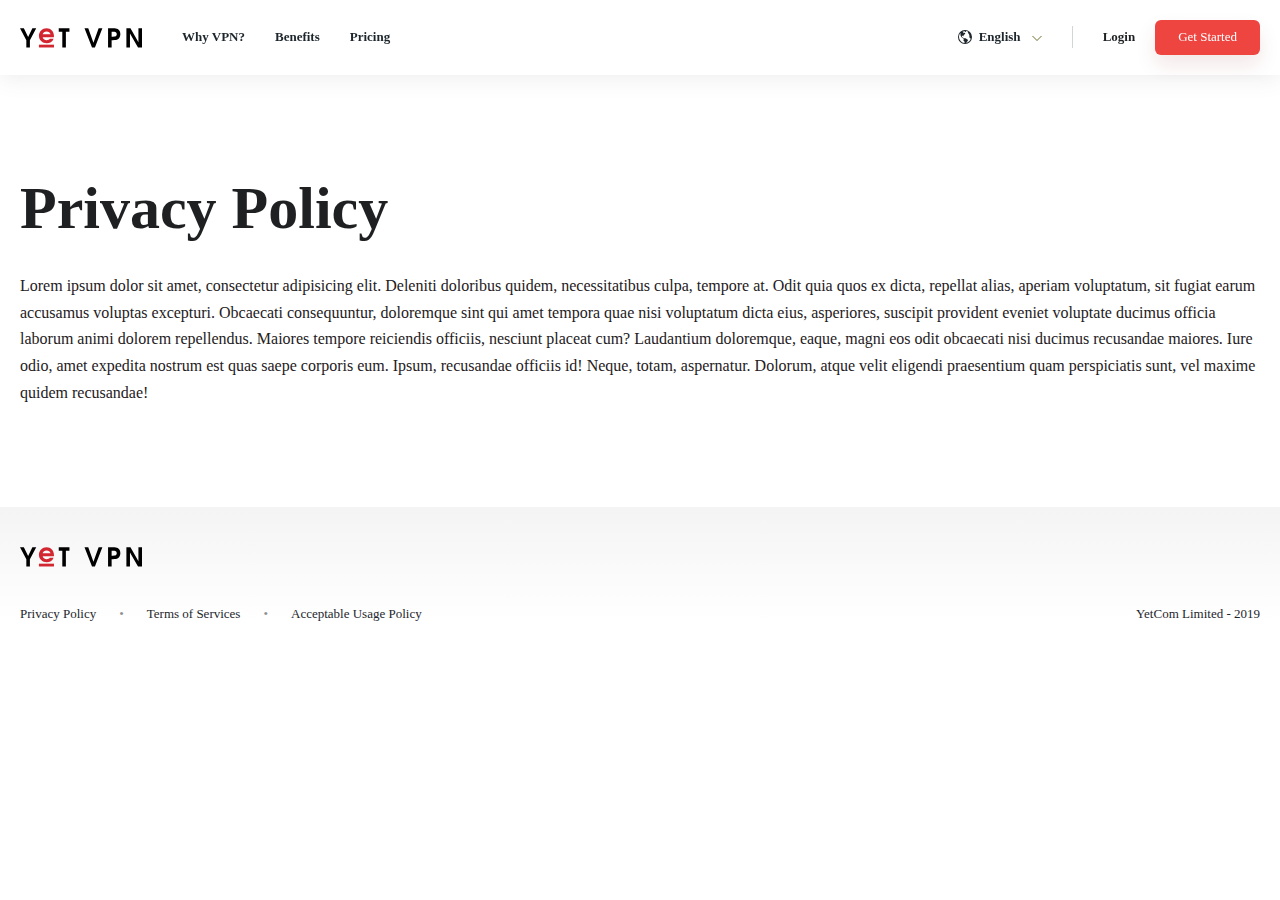
==== Privacy_Policy.html @ 5f0084c9 "first upload" ====
<!DOCTYPE html>
<html lang="ru">

<head>

	<meta charset="utf-8">
	<!-- <base href="/"> -->

	<title>YetVPN</title>
	<meta name="description" content="">

	<meta http-equiv="X-UA-Compatible" content="IE=edge">
	<meta name="viewport" content="width=device-width, initial-scale=1, maximum-scale=1">
	
	<!-- Template Basic Images Start -->
	<meta property="og:image" content="path/to/image.jpg">
	<link rel="icon" href="img/favicon/favicon.ico">
	<link rel="apple-touch-icon" sizes="180x180" href="img/favicon/apple-touch-icon-180x180.png">
	<!-- Template Basic Images End -->
	
	<!-- Custom Browsers Color Start -->
	<meta name="theme-color" content="#000">
	<!-- Custom Browsers Color End -->

	<link rel="stylesheet" href="css/main.min.css">
	<script src="https://ajax.googleapis.com/ajax/libs/jquery/3.4.1/jquery.min.js"></script>
</head>

<body>

	<header>
		<div class="container">
			<div class="d-flex j-space-between header">
				<div class="header_left d-flex">
					<a href="/" class="header_logo_wrap">	
						<div class="logo">
							<img src="img/main_logo.svg" alt=""> 
						</div>
					</a>
					<ul class="menu d-flex">
						<li><a href="#">Why VPN?</a></li>
						<li><a href="#">Benefits</a></li>
						<li><a href="#">Pricing</a></li>
					</ul>
				</div>
				<div class="header_right d-flex">
					<img src="img/language.svg" alt="planet">
					<div class="select-wrapper">
						<div class="select-arrow-3"></div>
	    				<div class="select-arrow-3"></div>
						<select name="language" id="">
							<option value="english">English</option>
							<option value="russian">Russian</option>
						</select>
					</div>
					<div class="vertical-line"></div>
					<div class="header__buttons d-flex">
						<a href="#" class="login">Login</a>
						<button class="main_button" style="font-size: 13px">Get Started</button>
					</div>
					<div class="burger_icon mob">
						<span></span>
						<span></span>
						<span></span>
					</div>
				</div>
			</div>
		</div>
		<div class="burger_menu">
			<ul class="mob-menu">
				<li><a href="#">Why VPN?</a></li>
				<li><a href="#">Benefits</a></li>
				<li><a href="#">Pricing</a></li>
			</ul>
		</div>
	</header>

	<div class="content_block">
		<div class="container">
			<h1>Privacy Policy</h1>
			<p>Lorem ipsum dolor sit amet, consectetur adipisicing elit. Deleniti doloribus quidem, necessitatibus culpa, tempore at. Odit quia quos ex dicta, repellat alias, aperiam voluptatum, sit fugiat earum accusamus voluptas excepturi. Obcaecati consequuntur, doloremque sint qui amet tempora quae nisi voluptatum dicta eius, asperiores, suscipit provident eveniet voluptate ducimus officia laborum animi dolorem repellendus. Maiores tempore reiciendis officiis, nesciunt placeat cum? Laudantium doloremque, eaque, magni eos odit obcaecati nisi ducimus recusandae maiores. Iure odio, amet expedita nostrum est quas saepe corporis eum. Ipsum, recusandae officiis id! Neque, totam, aspernatur. Dolorum, atque velit eligendi praesentium quam perspiciatis sunt, vel maxime quidem recusandae!</p>
		</div>
	</div>
	  
	<footer>
		<div class="container">
			<div class="logo_wrap desktop">
				<a href="/" >	
					<img src="img/main_logo.svg" alt="">
				</a>
			</div>
			<div class="footer_description">
				<div class="footer_left">
					<ul>
						<li>
							<a href="Privacy_Policy.html">
								Privacy Policy
							</a>
						</li>
						<li>
							<div class="separator">•</div>
							<a href="Terms_of_Services.html">
								Terms of Services
							</a>
						</li>
						<li>
							<div class="separator">•</div>
							<a href="#">
								Acceptable Usage Policy
							</a>
						</li>
					</ul>
				</div>	
				<div class="footer_right">
					<div class="logo_wrap mob">
						<a href="/" >	
							<img src="img/main_logo.svg" alt="">
						</a>
					</div>
					<p>YetCom Limited - 2019</p>
				</div>	
			</div>
		</div>
	</footer> 

<script src="js/scripts.min.js"></script>

</body>
</html>
---- css/main.min.css ----
@import url(https://rsms.me/inter/inter.css);@font-face{font-family:roboto-example;font-weight:400;font-style:normal;src:url(../fonts/RobotoRegular/RobotoRegular.eot);src:url(../fonts/RobotoRegular/RobotoRegular.eot?#iefix) format("embedded-opentype"),url(../fonts/RobotoRegular/RobotoRegular.woff) format("woff"),url(../fonts/RobotoRegular/RobotoRegular.ttf) format("truetype")}@font-face{font-family:roboto-example;font-weight:700;font-style:normal;src:url(../fonts/RobotoBold/RobotoBold.eot);src:url(../fonts/RobotoBold/RobotoBold.eot?#iefix) format("embedded-opentype"),url(../fonts/RobotoBold/RobotoBold.woff) format("woff"),url(../fonts/RobotoBold/RobotoBold.ttf) format("truetype")}*,::after,::before{-webkit-box-sizing:border-box;box-sizing:border-box}html{font-family:sans-serif;line-height:1.15;-webkit-text-size-adjust:100%;-ms-text-size-adjust:100%;-ms-overflow-style:scrollbar;-webkit-tap-highlight-color:transparent}@-ms-viewport{width:device-width}article,aside,dialog,figcaption,figure,footer,header,hgroup,main,nav,section{display:block}body{margin:0;font-family:-apple-system,BlinkMacSystemFont,"Segoe UI",Roboto,"Helvetica Neue",Arial,sans-serif,"Apple Color Emoji","Segoe UI Emoji","Segoe UI Symbol";font-size:1rem;font-weight:400;line-height:1.5;color:#212529;text-align:left;background-color:#fff}[tabindex="-1"]:focus{outline:0!important}hr{-webkit-box-sizing:content-box;box-sizing:content-box;height:0;overflow:visible}h1,h2,h3,h4,h5,h6{margin-top:0;margin-bottom:.5rem}p{margin-top:0;margin-bottom:1rem}abbr[data-original-title],abbr[title]{text-decoration:underline;-webkit-text-decoration:underline dotted;text-decoration:underline dotted;cursor:help;border-bottom:0}address{margin-bottom:1rem;font-style:normal;line-height:inherit}dl,ol,ul{margin-top:0;margin-bottom:1rem}ol ol,ol ul,ul ol,ul ul{margin-bottom:0}dt{font-weight:700}dd{margin-bottom:.5rem;margin-left:0}blockquote{margin:0 0 1rem}dfn{font-style:italic}b,strong{font-weight:bolder}small{font-size:80%}sub,sup{position:relative;font-size:75%;line-height:0;vertical-align:baseline}sub{bottom:-.25em}sup{top:-.5em}a{color:#007bff;text-decoration:none;background-color:transparent;-webkit-text-decoration-skip:objects}a:hover{color:#0056b3;text-decoration:underline}a:not([href]):not([tabindex]){color:inherit;text-decoration:none}a:not([href]):not([tabindex]):focus,a:not([href]):not([tabindex]):hover{color:inherit;text-decoration:none}a:not([href]):not([tabindex]):focus{outline:0}code,kbd,pre,samp{font-family:monospace,monospace;font-size:1em}pre{margin-top:0;margin-bottom:1rem;overflow:auto;-ms-overflow-style:scrollbar}figure{margin:0 0 1rem}img{vertical-align:middle;border-style:none}svg:not(:root){overflow:hidden}table{border-collapse:collapse}caption{padding-top:.75rem;padding-bottom:.75rem;color:#6c757d;text-align:left;caption-side:bottom}th{text-align:inherit}label{display:inline-block;margin-bottom:.5rem}button{-webkit-border-radius:0;border-radius:0}button:focus{outline:1px dotted;outline:5px auto -webkit-focus-ring-color}button,input,optgroup,select,textarea{margin:0;font-family:inherit;font-size:inherit;line-height:inherit}button,input{overflow:visible}button,select{text-transform:none}[type=reset],[type=submit],button,html [type=button]{-webkit-appearance:button}[type=button]::-moz-focus-inner,[type=reset]::-moz-focus-inner,[type=submit]::-moz-focus-inner,button::-moz-focus-inner{padding:0;border-style:none}input[type=checkbox],input[type=radio]{-webkit-box-sizing:border-box;box-sizing:border-box;padding:0}input[type=date],input[type=datetime-local],input[type=month],input[type=time]{-webkit-appearance:listbox}textarea{overflow:auto;resize:vertical}fieldset{min-width:0;padding:0;margin:0;border:0}legend{display:block;width:100%;max-width:100%;padding:0;margin-bottom:.5rem;font-size:1.5rem;line-height:inherit;color:inherit;white-space:normal}progress{vertical-align:baseline}[type=number]::-webkit-inner-spin-button,[type=number]::-webkit-outer-spin-button{height:auto}[type=search]{outline-offset:-2px;-webkit-appearance:none}[type=search]::-webkit-search-cancel-button,[type=search]::-webkit-search-decoration{-webkit-appearance:none}::-webkit-file-upload-button{font:inherit;-webkit-appearance:button}output{display:inline-block}summary{display:list-item;cursor:pointer}template{display:none}[hidden]{display:none!important}.w-25{width:25%!important}.w-50{width:50%!important}.w-75{width:75%!important}.w-100{width:100%!important}.h-25{height:25%!important}.h-50{height:50%!important}.h-75{height:75%!important}.h-100{height:100%!important}.mw-100{max-width:100%!important}.mh-100{max-height:100%!important}html{font-family:Inter,sans-serif;padding:0;margin:0}@supports (font-variation-settings:normal){html{font-family:'Inter var',sans-serif}}h1{font-size:60px;font-weight:800}h2{font-size:40px;font-weight:800;line-height:1.4}h3{font-size:24px;font-weight:700}h4{font-size:20px;font-weight:700}select{border:none;cursor:pointer;color:#1d262c!important;font-size:13px;font-weight:600}span{font-size:14px;font-weight:400;color:#3f5260;line-height:1.86}h1,h2,h3,h4,h5,h6{margin-bottom:0}p{margin-top:initial;margin-bottom:initial}::-webkit-input-placeholder{color:#666}::-moz-placeholder{color:#666}:-ms-input-placeholder{color:#666}::-ms-input-placeholder{color:#666}::placeholder{color:#666}::-moz-selection{background-color:#ee4540;color:#fff}::selection{background-color:#ee4540;color:#fff}a:hover{text-decoration:none;color:inherit}a{color:inherit}body{min-width:320px;position:relative;font-family:Inter;overflow-x:hidden;color:#1e2022;line-height:inherit;padding:0;margin:0}body input,body textarea{border:#666 1px solid;outline:0}body input:focus:required:invalid,body textarea:focus:required:invalid{border-color:red}body input:required:valid,body textarea:required:valid{border-color:green}.img-responsive{display:block;max-width:100%;height:auto}.img-responsive.img-width{width:100%}.text-center{text-align:center}b,strong{font-weight:700}header{-webkit-box-shadow:0 4px 20px 0 rgba(86,89,102,.1);box-shadow:0 4px 20px 0 rgba(86,89,102,.1);position:fixed;width:100%;background-color:#fff;z-index:99999;top:0}.container{max-width:1280px;margin:0 auto;padding:0 20px}.d-flex{display:-webkit-box;display:-webkit-flex;display:-ms-flexbox;display:flex;-webkit-box-align:center;-webkit-align-items:center;-ms-flex-align:center;align-items:center;-webkit-flex-wrap:wrap;-ms-flex-wrap:wrap;flex-wrap:wrap}.j-space-between{-webkit-box-pack:justify;-webkit-justify-content:space-between;-ms-flex-pack:justify;justify-content:space-between}.header_logo_wrap{margin-right:40px}.header{padding:20px 0}ul{list-style-type:none;margin:0;padding:0}.menu{font-size:13px;font-weight:600;font-style:normal;font-stretch:normal;line-height:normal;letter-spacing:normal;color:#1d262c;-webkit-box-align:center;-webkit-align-items:center;-ms-flex-align:center;align-items:center}ul.menu li{padding-left:30px}ul.menu li:first-child{padding-left:0!important}.select-arrow-3{position:absolute;z-index:-9999;border:5px solid transparent;border-bottom:0;right:0;margin-top:3px}.select-arrow-3:nth-child(1){top:10px;border-top-color:#6c7231}.select-arrow-3:nth-child(2){top:9px;border-top-color:#fff}.select-wrapper{position:relative;margin-right:30px}.select-wrapper select{width:70px;height:28px;font-size:13px;font-weight:600;padding-left:7px;background:0 0;border:0;outline:0;appearance:none;-webkit-appearance:none;-moz-appearance:none}.select-wrapper select::-ms-expand{display:none}div.vertical-line{width:1px;background-color:#1d262c;opacity:.2;-webkit-align-self:center;-ms-flex-item-align:center;align-self:center;height:22px}.align-center{-webkit-box-align:center;-webkit-align-items:center;-ms-flex-align:center;align-items:center}.burger_icon{width:21px;height:14px;position:relative;-webkit-transform:rotate(0);-ms-transform:rotate(0);transform:rotate(0);-webkit-transition:.5s ease-in-out;-o-transition:.5s ease-in-out;transition:.5s ease-in-out;cursor:pointer}.burger_icon span{display:block;position:absolute;height:2px;width:100%;background:#000;-webkit-border-radius:9px;border-radius:9px;opacity:1;left:0;-webkit-transform:rotate(0);-ms-transform:rotate(0);transform:rotate(0);-webkit-transition:.25s ease-in-out;-o-transition:.25s ease-in-out;transition:.25s ease-in-out}.burger_icon span:nth-child(1){top:0;-webkit-transform-origin:left center;-ms-transform-origin:left center;transform-origin:left center}.burger_icon span:nth-child(2){top:6px;-webkit-transform-origin:left center;-ms-transform-origin:left center;transform-origin:left center}.burger_icon span:nth-child(3){top:12px;-webkit-transform-origin:left center;-ms-transform-origin:left center;transform-origin:left center}.burger_icon.open span:nth-child(1){-webkit-transform:rotate(45deg);-ms-transform:rotate(45deg);transform:rotate(45deg);top:-3px}.burger_icon.open span:nth-child(2){width:0%;opacity:0}.burger_icon.open span:nth-child(3){-webkit-transform:rotate(-45deg);-ms-transform:rotate(-45deg);transform:rotate(-45deg);top:12px}.burger_menu{width:100%;background-color:#fff;display:none}.mob-menu{text-align:center;padding:20px 0}.mob-menu li{margin:20px 0;color:#1e2022}.login{margin:0 20px 0 30px;font-size:13px;font-weight:600}button.main_button{background-color:#ee4540;-webkit-box-shadow:0 10px 20px 0 rgba(138,21,17,.1);box-shadow:0 10px 20px 0 rgba(138,21,17,.1);-webkit-border-radius:6px;border-radius:6px;border:0;padding:10px 23px;color:#fff;font-weight:500;outline:0;cursor:pointer;-webkit-transition:all .6s;-o-transition:all .6s;transition:all .6s}button.main_button:hover{opacity:.8;-webkit-transition:all .6s;-o-transition:all .6s;transition:all .6s}.content_block{margin-top:74px;padding:100px 0}.content_block h1{padding-bottom:30px}.content_block p{line-height:1.67}.screen_1{background-repeat:no-repeat;background-position:top;-webkit-background-size:contain;background-size:contain;margin-top:74px}.screen_1 .main_button{margin:0 auto;display:block;font-size:16px;padding:18px 35px!important}.screen_1 .bg_1screen{padding-top:20px;background-repeat:no-repeat;background-position:center;-webkit-background-size:contain;background-size:contain;max-width:1220px;height:454px;margin:0 auto 120px}.screen_1 h1{padding:100px 0 31px 0}.our_advantages{-webkit-box-pack:center;-webkit-justify-content:center;-ms-flex-pack:center;justify-content:center;margin-bottom:20px}.our_advantages li{display:-webkit-box;display:-webkit-flex;display:-ms-flexbox;display:flex;-webkit-box-align:center;-webkit-align-items:center;-ms-flex-align:center;align-items:center}.our_advantages li img{padding-right:10px;padding-left:30px}.our_advantages li:first-child img{padding-left:0!important}.screen_2{background-color:#f9fafa;padding-bottom:130px}.screen2__left{margin-top:120px;margin-right:148px}.screen2__right{margin-top:100px;margin-bottom:30px;position:relative;z-index:2}.screen2__right:before{content:'';position:absolute;background-image:url(../img/bg-dot-2.svg);width:134px;height:270px;-o-object-fit:contain;object-fit:contain;left:-35px;opacity:.4;bottom:-35px;z-index:-1}.red-line{width:60px;height:4px;-webkit-border-radius:2px;border-radius:2px;background-color:#ee4540;margin-bottom:30px}.rectangle{width:460px;height:343px;-webkit-border-radius:20px;border-radius:20px;-webkit-box-shadow:0 20px 40px 0 rgba(124,133,142,.1);box-shadow:0 20px 40px 0 rgba(124,133,142,.1);background-color:#fff;text-align:center}.rectangle_wrap{-webkit-box-pack:end;-webkit-justify-content:flex-end;-ms-flex-pack:end;justify-content:flex-end;display:-webkit-box;display:-webkit-flex;display:-ms-flexbox;display:flex;-webkit-flex-wrap:wrap;-ms-flex-wrap:wrap;flex-wrap:wrap}.rectangle h3{margin-bottom:10px}.rectangle span{display:block;padding:0 40px 40px}.rectangle .rectangle_icon{padding-top:57px}.rectangle .rectangle_icon img{padding-bottom:35px}.rectangle_wrap>.rectangle{margin-right:60px;margin-top:30px;z-index:3}.rectangle_wrap .rectangle_dots{position:relative;z-index:2}.rectangle_wrap .rectangle_dots:before{background-image:url(../img/bg-dot.svg);content:'';position:absolute;width:270px;height:133px;-o-object-fit:contain;object-fit:contain;z-index:-1;opacity:.5;left:-161px;bottom:-50px}.screen_3{position:relative;padding-bottom:100px}.screen_3 .screen_3_bg{background-repeat:no-repeat;background-position:center;-webkit-background-size:contain;background-size:contain;max-width:1492px;height:600px;margin:0 auto}.screen_3:before{content:'';position:absolute;background-image:url(../img/bg-fill.svg);background-repeat:no-repeat;-webkit-background-size:contain;background-size:contain;width:316px;height:284px;-o-object-fit:contain;object-fit:contain;top:-115px;z-index:-1}.screen_3:after{content:'';position:absolute;background-image:url(../img/bg-fill-2.svg);background-repeat:no-repeat;-webkit-background-size:contain;background-size:contain;width:389px;height:335px;-o-object-fit:contain;object-fit:contain;bottom:-215px;right:0;z-index:-1}.screen_3__header{max-width:477px;margin:0 auto;padding-top:140px;text-align:center}.screen_3__header .red-line{margin:0 auto 30px}.screen_3__header h2{margin-bottom:20px}.screen_3__header span{padding:0 50px 40px;display:block}.screen_4{background-image:-webkit-gradient(linear,left top,left bottom,from(#f4f4f4),to(#fff));background-image:-webkit-linear-gradient(top,#f4f4f4,#fff);background-image:-o-linear-gradient(top,#f4f4f4,#fff);background-image:linear-gradient(to bottom,#f4f4f4,#fff)}.screen_4 .screen_4_1>.container{padding-top:160px;display:-webkit-box;display:-webkit-flex;display:-ms-flexbox;display:flex;-webkit-flex-wrap:wrap;-ms-flex-wrap:wrap;flex-wrap:wrap}.screen_4 .screen_4__left{width:220px}.screen_4 .screen_4__left h2{margin-bottom:30px}.screen_4 .screen_4__left .main_button{font-size:16px;padding:18px 35px!important}.screen_4 .screen_4__right{width:80%}.screen_4 .screen_4__right .about_us_wrap .about_us{height:226px;width:460px;-webkit-border-radius:20px;border-radius:20px;-webkit-box-shadow:0 20px 40px 0 rgba(124,133,142,.1);box-shadow:0 20px 40px 0 rgba(124,133,142,.1);background-color:#fff;margin-left:20px;margin-bottom:20px}.screen_4 .screen_4__right .about_us_wrap .about_us img{margin:43px 30px 30px 40px}.screen_4 .screen_4__right .about_us_wrap .about_us h4,.screen_4 .screen_4__right .about_us_wrap .about_us span{margin:0 30px 10px 30px}.screen_4 .screen_4__right .about_us_wrap .about_us:nth-child(odd){margin-left:0!important}.screen_5 .container{padding-top:300px;padding-bottom:140px}.screen_5 .container .screen_5__header{margin-bottom:100px}.screen_5 .container .screen_5__header .red-line{margin:0 auto 30px}.card{position:relative;width:300px;height:351px;padding-top:40px;-webkit-border-radius:10px;border-radius:10px;border:solid 2px #e9ebf0;background-color:#fff;margin-top:20px}.card .plan_info{padding:9px 0;background-color:#f0eeef;color:#1e2022;margin-bottom:40px;font-weight:500}.card .dollar,.card .mo,.card .price{color:#1e2022}.card .old_new_price,.card .small_desc{color:#1e2022}.card .down_desc{padding-top:30px;margin:0 auto}.card .down_desc .main_button{background-color:#f5f5f8!important;color:#1e2022;-webkit-box-shadow:none;box-shadow:none;font-size:13px;font-weight:700}.main-card{position:relative;width:400px;height:406px;padding-top:40px;-webkit-border-radius:10px;border-radius:10px;-webkit-box-shadow:0 20px 40px 0 rgba(124,133,142,.2);box-shadow:0 20px 40px 0 rgba(124,133,142,.2);background-image:-webkit-gradient(linear,left top,left bottom,from(#ee4540),to(#ca3e47));background-image:-webkit-linear-gradient(top,#ee4540,#ca3e47);background-image:-o-linear-gradient(top,#ee4540,#ca3e47);background-image:linear-gradient(to bottom,#ee4540,#ca3e47)}.main-card .plan_info{padding:9px 0;background-color:#ec6967;color:#fff;margin-bottom:68px;font-weight:500}.main-card .dollar,.main-card .mo,.main-card .price{color:#fff}.main-card .old_new_price,.main-card .small_desc{color:#fff}.main-card .down_desc{padding-top:47px;margin:0 auto}.main-card .down_desc .main_button{background-color:#fff!important;color:#ee4540!important;padding:18px 35px!important;font-size:16px;font-weight:700}.cards_wrap{max-width:1100px;margin:0 auto;display:-webkit-box;display:-webkit-flex;display:-ms-flexbox;display:flex;-webkit-flex-wrap:wrap;-ms-flex-wrap:wrap;flex-wrap:wrap}.discount{position:absolute;width:120px;height:35px;top:-17px;-webkit-border-radius:10px;border-radius:10px;border:solid 2px #f0eeef;background-color:#fff;font-size:16px;font-weight:800;color:#ee4540;padding-top:7px;margin:0 auto;right:0;left:0}.card_info_wrap{display:-webkit-box;display:-webkit-flex;display:-ms-flexbox;display:flex;-webkit-box-orient:vertical;-webkit-box-direction:normal;-webkit-flex-direction:column;-ms-flex-direction:column;flex-direction:column;text-transform:uppercase}.price_wrap{display:-webkit-box;display:-webkit-flex;display:-ms-flexbox;display:flex;-webkit-box-pack:center;-webkit-justify-content:center;-ms-flex-pack:center;justify-content:center}.dollar{opacity:.5;font-size:30px;font-weight:500;margin-right:5px;margin-top:10px}.price{font-size:62px;font-weight:700}.mo{font-size:16px;font-weight:400;opacity:.8;margin-left:10px;-webkit-align-self:center;-ms-flex-item-align:center;align-self:center}.description{display:-webkit-box;display:-webkit-flex;display:-ms-flexbox;display:flex;-webkit-box-orient:vertical;-webkit-box-direction:normal;-webkit-flex-direction:column;-ms-flex-direction:column;flex-direction:column;-webkit-box-pack:justify;-webkit-justify-content:space-between;-ms-flex-pack:justify;justify-content:space-between}.old_new_price{display:-webkit-box;display:-webkit-flex;display:-ms-flexbox;display:flex;-webkit-box-pack:center;-webkit-justify-content:center;-ms-flex-pack:center;justify-content:center;padding-top:15px}.small_desc{display:-webkit-box;display:-webkit-flex;display:-ms-flexbox;display:flex;-webkit-box-pack:center;-webkit-justify-content:center;-ms-flex-pack:center;justify-content:center}.old_new_price p,.small_desc p{margin:0 3px 7px;font-size:14px;opacity:.9}.line-through{text-decoration:line-through}footer{background:-webkit-gradient(linear,left top,left bottom,from(#f4f4f4),to(#fff));background:-webkit-linear-gradient(top,#f4f4f4,#fff);background:-o-linear-gradient(top,#f4f4f4,#fff);background:linear-gradient(to bottom,#f4f4f4,#fff);margin-bottom:40px}.logo_wrap{padding:40px 0}.footer_description{display:-webkit-box;display:-webkit-flex;display:-ms-flexbox;display:flex;-webkit-box-pack:justify;-webkit-justify-content:space-between;-ms-flex-pack:justify;justify-content:space-between;color:#1d262c;font-size:13px;font-weight:400}.footer_left ul,.footer_left ul li{display:-webkit-box;display:-webkit-flex;display:-ms-flexbox;display:flex}.separator{opacity:.5;font-size:13px;font-weight:400;color:#1d262c;margin:0 23px}e{font-size:32px;vertical-align:bottom}@media (min-width:768px) and (max-width:1240px){.screen_4_1>.container{-webkit-box-orient:vertical;-webkit-box-direction:normal;-webkit-flex-direction:column;-ms-flex-direction:column;flex-direction:column;padding-top:100px!important}.about_us_wrap{-webkit-box-pack:center;-webkit-justify-content:center;-ms-flex-pack:center;justify-content:center}.screen_4 .screen_4__right{width:100%}.screen_4__left{margin:0 auto;width:auto!important}.screen_4__left .main_button,.screen_4__left .red-line{margin:0 auto 30px;display:block}.screen_5 .container{padding-top:100px}}@media (min-width:768px) and (max-width:1056px){.rectangle{margin:20px auto!important}.rectangle_wrap .rectangle_dots{margin:0 auto!important}.screen_2{padding-bottom:50px}.screen_2 .screen2__left h2{padding-bottom:30px}.screen2__right{margin:0 auto}}@media screen and (min-width:768px){.cards_wrap{-webkit-flex-wrap:nowrap;-ms-flex-wrap:nowrap;flex-wrap:nowrap}}@media screen and (max-width:980px){.about_us_wrap .about_us:nth-child(even){margin-left:0!important}}@media (max-width:991.98px){.rectangle_wrap .rectangle_dots:before,.screen2__right:before{content:none}}@media (max-width:767.98px){h1{font-size:26px;line-height:1.38}h2{font-size:20px;line-height:1.5}h3{font-size:16px}h4{font-size:16px;font-weight:600}.header__buttons,.menu,.vertical-line{display:none}.select-wrapper select{margin-left:10px;width:8px}.our_advantages li{margin:10px 20px 20px 0}.our_advantages li img{padding-left:0!important;height:30px;width:30px}.content_block{padding:40px 0}.content_block p{font-size:12px!important}.content_block,.screen_1{margin-top:69px}.screen_1 h1{padding:40px 0}.bg_1screen{background-image:url(../img/mob-banner.svg)!important;-webkit-background-size:contain!important;background-size:contain!important}.bg_1screen .main_button{font-size:13px!important;padding:13px 17px!important}.screen_1 .bg_1screen{height:575px!important;margin:0 auto!important}.logo{margin-top:0}.header_logo_wrap{margin-right:0}.screen_2{padding-bottom:40px}.screen2__left{margin-top:40px!important;margin-right:0!important}.rectangle_dots .rectangle{margin-bottom:0!important}.screen2__right{margin-top:20px;margin-bottom:0!important}.rectangle{width:100%;height:100%;text-align:left}.rectangle h3{margin-bottom:0!important}.rectangle .rectangle_icon img{width:40px;height:40px;padding-bottom:0;margin-right:20px}.rectangle span{font-size:12px!important;padding:20px}.rectangle .rectangle_icon{padding:30px 30px 0 30px;text-align:left;display:-webkit-box;display:-webkit-flex;display:-ms-flexbox;display:flex;-webkit-box-align:center;-webkit-align-items:center;-ms-flex-align:center;align-items:center}.rectangle{margin-bottom:20px!important}.rectangle_wrap>.rectangle{margin:0}.screen_2 .screen2__left h2{padding-bottom:20px}.screen_3:after,.screen_3:before{content:none}.screen_3_bg{background-image:url(../img/internet-1.svg)!important}.screen_3__header{text-align:left;margin:0;padding:60px 20px 20px 20px}.screen_3__header .red-line{margin:0 0 10px}.screen_3__header span{padding:0;font-size:12px}.screen_3 .screen_3_bg{background-position:top;height:400px}.screen_4{background-image:none}.screen_4_1{background-color:#f5f5f8}.screen_4 .screen_4_1>.container{padding-top:40px}.screen_4 .screen_4_1>.container .main_button{padding:13px 17px!important;font-size:13px!important}.screen_4 .screen_4_1>.container .screen_4__left{margin-bottom:40px}.screen_4 .screen_4_1>.container .screen_4__right{width:100%}.screen_4 .screen_4_1>.container .screen_4__right .about_us_wrap{margin-bottom:20px}.screen_4 .screen_4_1>.container .screen_4__right .about_us_wrap .about_us{width:100%;height:100%;padding-bottom:20px}.screen_4 .screen_4_1>.container .screen_4__right .about_us_wrap .about_us .about_us__header{display:-webkit-box;display:-webkit-flex;display:-ms-flexbox;display:flex;-webkit-box-align:center;-webkit-align-items:center;-ms-flex-align:center;align-items:center;margin:30px 20px 20px 30px}.screen_4 .screen_4_1>.container .screen_4__right .about_us_wrap .about_us .about_us__header img{height:40px;width:40px;margin:0!important}.screen_4 .screen_4_1>.container .screen_4__right .about_us_wrap .about_us h4{margin:0 0 0 10px}.screen_4 .screen_4_1>.container .screen_4__right .about_us_wrap .about_us .about_us__text{padding:0 40px 0 20px}.screen_4 .screen_4_1>.container .screen_4__right .about_us_wrap .about_us .about_us__text span{margin:0!important;font-size:12px}.screen_5 .container{padding-top:60px;padding-bottom:60px}.screen_5 .container .price{font-size:48px!important}.screen_5 .container .screen_5__header{margin-bottom:57px;text-align:left}.screen_5 .container .screen_5__header .red-line{margin:0 0 30px}.screen_5 .container .cards_wrap{-webkit-box-pack:center;-webkit-justify-content:center;-ms-flex-pack:center;justify-content:center}.screen_5 .container .cards_wrap .main-card{-webkit-box-ordinal-group:0;-webkit-order:-1;-ms-flex-order:-1;order:-1;height:auto!important;width:100%}.screen_5 .container .cards_wrap .main-card .card_info_wrap .plan_info{-webkit-box-ordinal-group:4;-webkit-order:3;-ms-flex-order:3;order:3;margin:0;-webkit-border-bottom-left-radius:10px;border-bottom-left-radius:10px;-webkit-border-bottom-right-radius:10px;border-bottom-right-radius:10px;letter-spacing:3.71px;background-color:rgba(255,255,255,.1);font-weight:700;font-size:13px}.screen_5 .container .cards_wrap .main-card .card_info_wrap .description{-webkit-box-orient:horizontal!important;-webkit-box-direction:normal!important;-webkit-flex-direction:row!important;-ms-flex-direction:row!important;flex-direction:row!important;padding:20px 20px 30px;-webkit-box-align:center;-webkit-align-items:center;-ms-flex-align:center;align-items:center}.screen_5 .container .cards_wrap .main-card .card_info_wrap .description .down_desc{margin:0;padding:0}.screen_5 .container .cards_wrap .main-card .card_info_wrap .description .down_desc .main_button{font-size:13px;font-weight:700;padding:10px 20px!important}.screen_5 .container .cards_wrap .main-card .card_info_wrap .description .up_desc .old_new_price,.screen_5 .container .cards_wrap .main-card .card_info_wrap .description .up_desc .small_desc{-webkit-box-pack:unset;-webkit-justify-content:unset;-ms-flex-pack:unset;justify-content:unset}.screen_5 .container .cards_wrap .card{height:auto!important;width:100%;margin-top:48px}.screen_5 .container .cards_wrap .card .card_info_wrap .plan_info{-webkit-box-ordinal-group:4;-webkit-order:3;-ms-flex-order:3;order:3;margin:0;-webkit-border-bottom-left-radius:10px;border-bottom-left-radius:10px;-webkit-border-bottom-right-radius:10px;border-bottom-right-radius:10px;letter-spacing:3.71px;font-weight:700;font-size:13px}.screen_5 .container .cards_wrap .card .card_info_wrap .description{-webkit-box-orient:horizontal!important;-webkit-box-direction:normal!important;-webkit-flex-direction:row!important;-ms-flex-direction:row!important;flex-direction:row!important;padding:20px 20px 30px;-webkit-box-align:center;-webkit-align-items:center;-ms-flex-align:center;align-items:center}.screen_5 .container .cards_wrap .card .card_info_wrap .description .down_desc{margin:0;padding:0}.screen_5 .container .cards_wrap .card .card_info_wrap .description .down_desc .main_button{font-size:13px;font-weight:700;padding:10px 20px!important}.screen_5 .container .cards_wrap .card .card_info_wrap .description .up_desc .old_new_price,.screen_5 .container .cards_wrap .card .card_info_wrap .description .up_desc .small_desc{-webkit-box-pack:unset;-webkit-justify-content:unset;-ms-flex-pack:unset;justify-content:unset}footer{padding-top:40px}footer .separator{display:none}footer .footer_description{-webkit-box-orient:vertical;-webkit-box-direction:normal;-webkit-flex-direction:column;-ms-flex-direction:column;flex-direction:column;text-align:center}footer .footer_left ul{-webkit-box-orient:vertical;-webkit-box-direction:normal;-webkit-flex-direction:column;-ms-flex-direction:column;flex-direction:column}footer .footer_left ul li{-webkit-box-pack:center;-webkit-justify-content:center;-ms-flex-pack:center;justify-content:center;margin-bottom:20px}footer .logo_wrap.mob{padding:40px 0 20px}.mob{display:block}.desktop{display:none}}@media (max-width:575.98px){.screen_1 .bg_1screen{height:455px!important}.our_advantages li{margin:20px 10px 0 0}.screen_3 .screen_3_bg{height:300px}}@media screen and (max-width:450px){.screen_1 .bg_1screen{height:350px!important}.our_advantages li{margin:20px 0 0 0}}@media (min-width:768px){.mob{display:none}.desktop{display:block}.our_advantages li{margin:20px 0 0 0}}
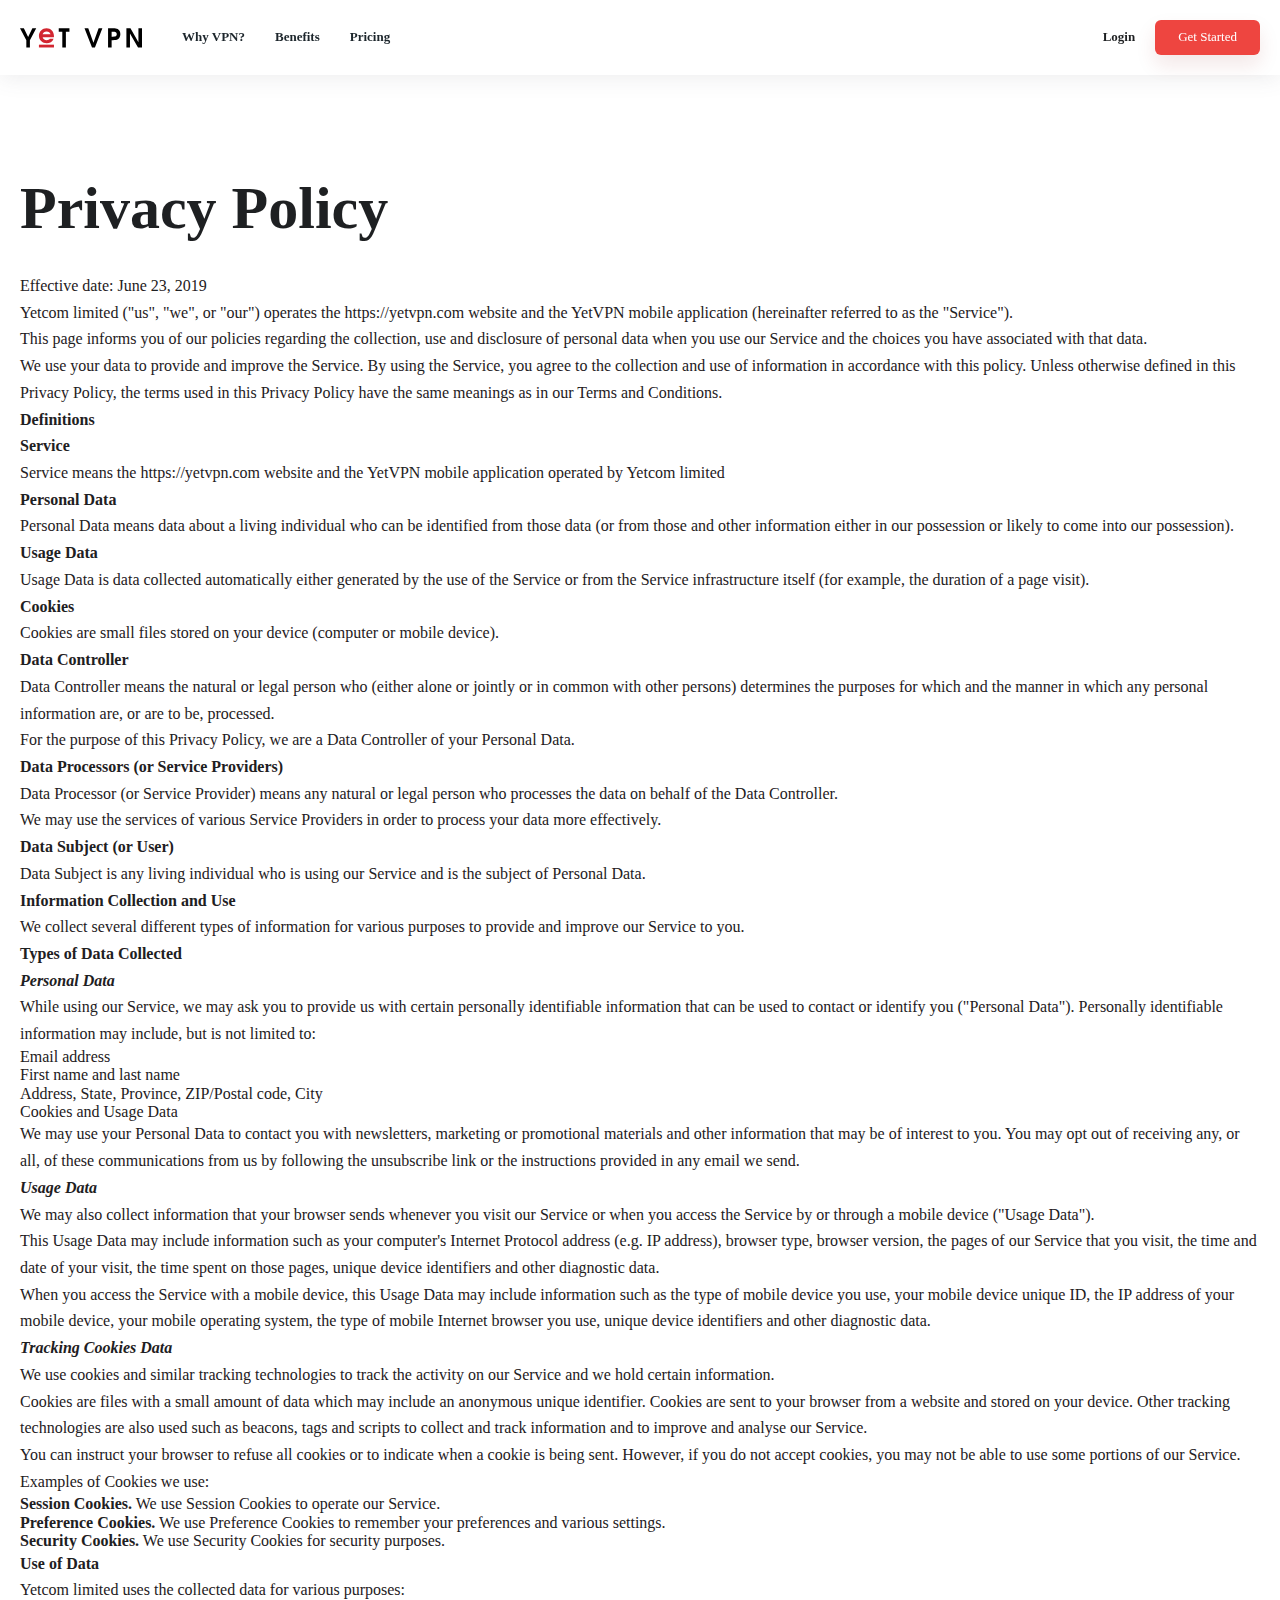
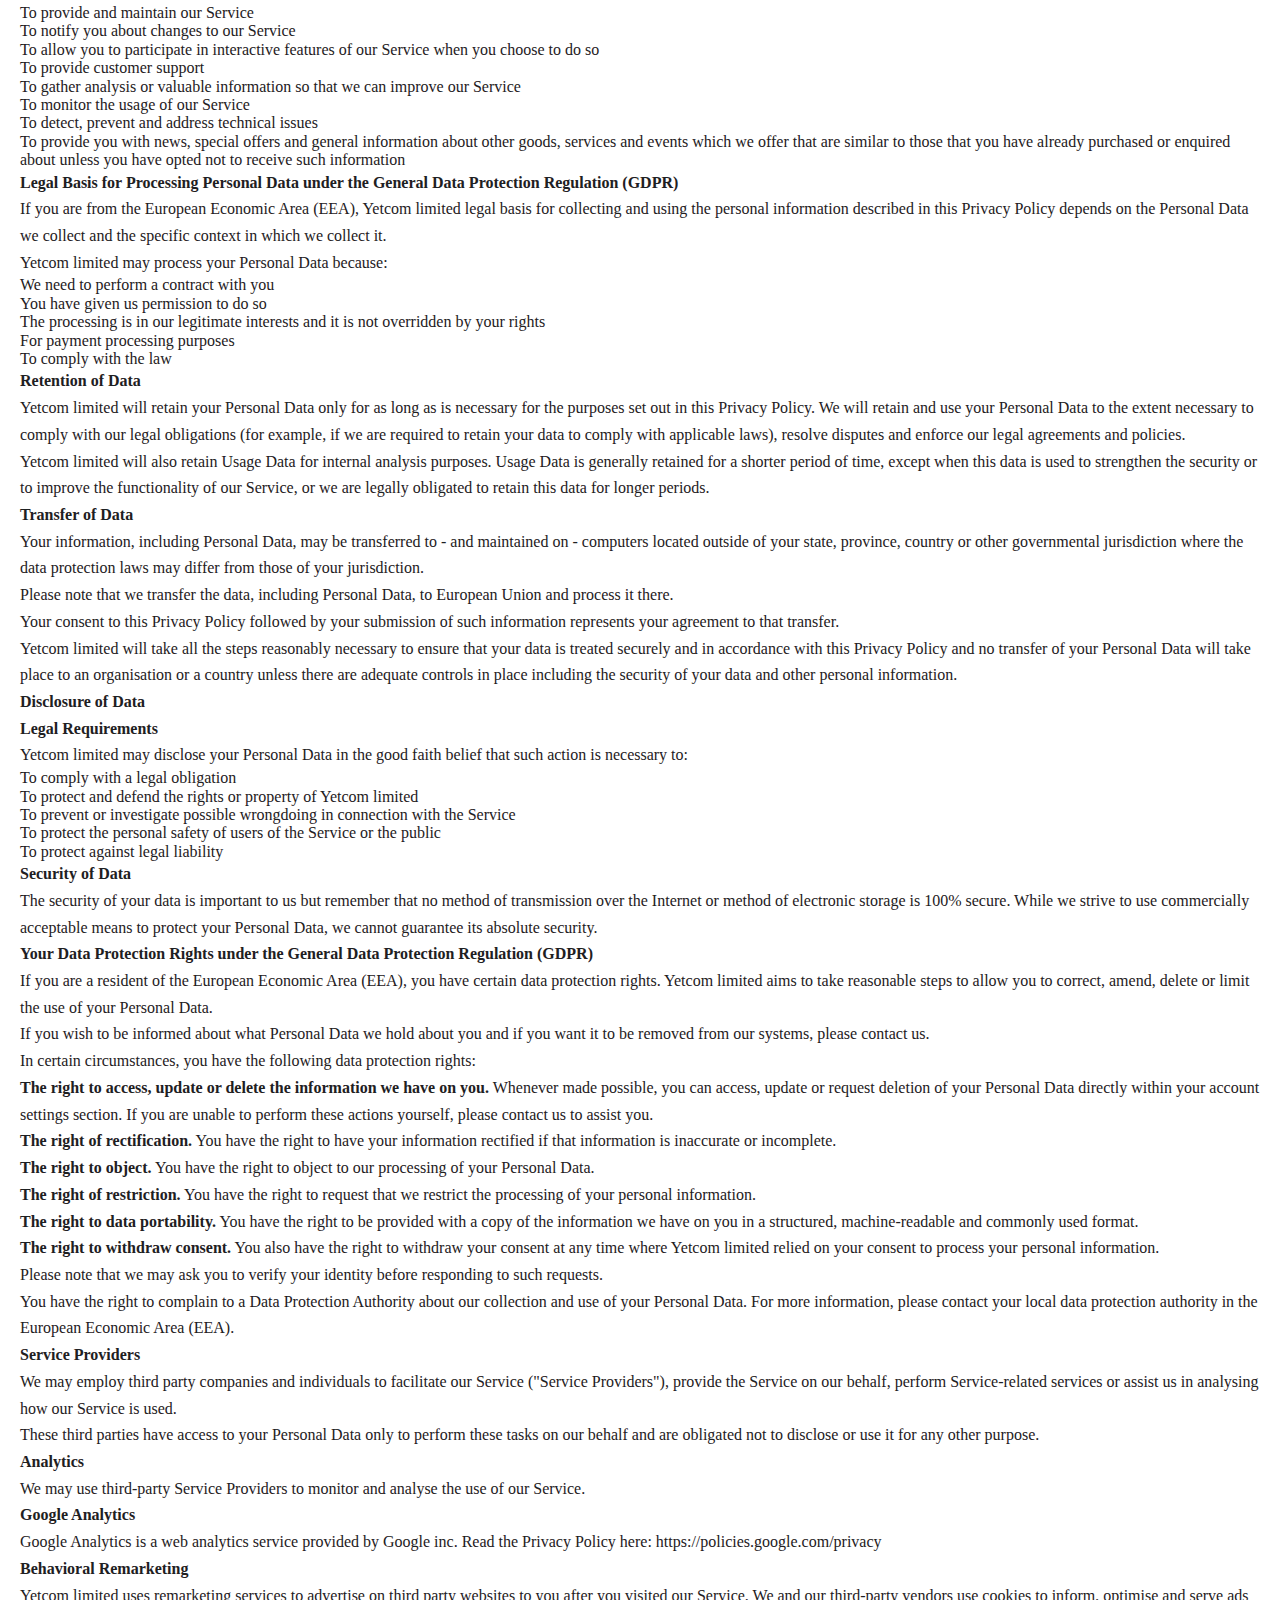
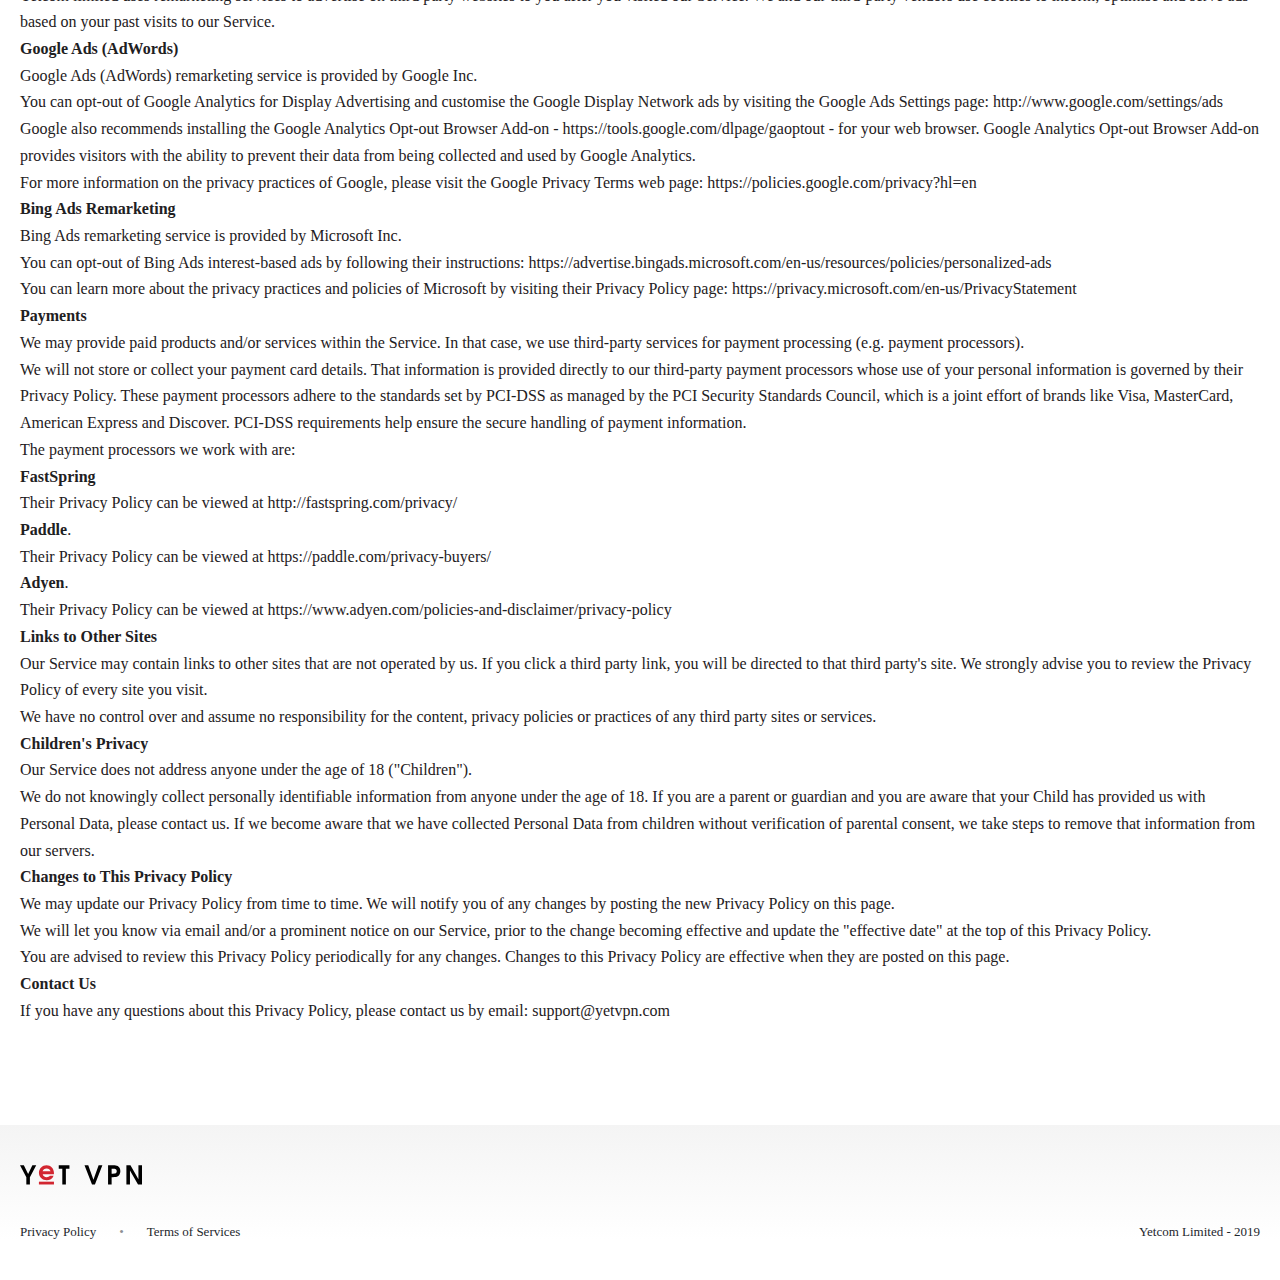
==== commit a4718a86: "updated menu, broken links fixed, added content to policy pages" ====
--- a/Privacy_Policy.html
+++ b/Privacy_Policy.html
@@ -6,14 +6,14 @@
 	<meta charset="utf-8">
 	<!-- <base href="/"> -->
 
-	<title>YetVPN</title>
+	<title>YetVPN - Privacy Policy</title>
 	<meta name="description" content="">
 
 	<meta http-equiv="X-UA-Compatible" content="IE=edge">
 	<meta name="viewport" content="width=device-width, initial-scale=1, maximum-scale=1">
 	
 	<!-- Template Basic Images Start -->
-	<meta property="og:image" content="path/to/image.jpg">
+	<!-- <meta property="og:image" content="path/to/image.jpg"> -->
 	<link rel="icon" href="img/favicon/favicon.ico">
 	<link rel="apple-touch-icon" sizes="180x180" href="img/favicon/apple-touch-icon-180x180.png">
 	<!-- Template Basic Images End -->
@@ -23,7 +23,7 @@
 	<!-- Custom Browsers Color End -->
 
 	<link rel="stylesheet" href="css/main.min.css">
-	<script src="https://ajax.googleapis.com/ajax/libs/jquery/3.4.1/jquery.min.js"></script>
+	<script src="js/scripts.min.js"></script>
 </head>
 
 <body>
@@ -38,13 +38,13 @@
 						</div>
 					</a>
 					<ul class="menu d-flex">
-						<li><a href="#">Why VPN?</a></li>
-						<li><a href="#">Benefits</a></li>
-						<li><a href="#">Pricing</a></li>
+						<li><a href="/#why">Why VPN?</a></li>
+						<li><a href="/#benefits">Benefits</a></li>
+						<li><a href="/#pricing">Pricing</a></li>
 					</ul>
 				</div>
 				<div class="header_right d-flex">
-					<img src="img/language.svg" alt="planet">
+<!--					<img src="img/language.svg" alt="planet">
 					<div class="select-wrapper">
 						<div class="select-arrow-3"></div>
 	    				<div class="select-arrow-3"></div>
@@ -53,10 +53,12 @@
 							<option value="russian">Russian</option>
 						</select>
 					</div>
-					<div class="vertical-line"></div>
+					<div class="vertical-line"></div> -->
 					<div class="header__buttons d-flex">
-						<a href="#" class="login">Login</a>
-						<button class="main_button" style="font-size: 13px">Get Started</button>
+						<a href="https://me.yetvpn.com/" class="login">Login</a>
+						<form method="get" action="https://me.yetvpn.com/singup">
+							<button class="main_button" style="font-size: 13px">Get Started</button>
+						</form>
 					</div>
 					<div class="burger_icon mob">
 						<span></span>
@@ -68,17 +70,159 @@
 		</div>
 		<div class="burger_menu">
 			<ul class="mob-menu">
-				<li><a href="#">Why VPN?</a></li>
-				<li><a href="#">Benefits</a></li>
-				<li><a href="#">Pricing</a></li>
+				<li><a href="https://me.yetvpn.com/">Login</a></li>
+				<li><a href="/#why">Why VPN?</a></li>
+				<li><a href="/#benefits">Benefits</a></li>
+				<li><a href="/#pricing">Pricing</a></li>
 			</ul>
 		</div>
 	</header>
 
 	<div class="content_block">
 		<div class="container">
-			<h1>Privacy Policy</h1>
-			<p>Lorem ipsum dolor sit amet, consectetur adipisicing elit. Deleniti doloribus quidem, necessitatibus culpa, tempore at. Odit quia quos ex dicta, repellat alias, aperiam voluptatum, sit fugiat earum accusamus voluptas excepturi. Obcaecati consequuntur, doloremque sint qui amet tempora quae nisi voluptatum dicta eius, asperiores, suscipit provident eveniet voluptate ducimus officia laborum animi dolorem repellendus. Maiores tempore reiciendis officiis, nesciunt placeat cum? Laudantium doloremque, eaque, magni eos odit obcaecati nisi ducimus recusandae maiores. Iure odio, amet expedita nostrum est quas saepe corporis eum. Ipsum, recusandae officiis id! Neque, totam, aspernatur. Dolorum, atque velit eligendi praesentium quam perspiciatis sunt, vel maxime quidem recusandae!</p>
+<h1>Privacy Policy</h1>
+<p>Effective date: June 23, 2019</p>
+<p>Yetcom limited ("us", "we", or "our") operates the https://yetvpn.com website and the YetVPN mobile application (hereinafter referred to as the "Service").</p>
+<p>This page informs you of our policies regarding the collection, use and disclosure of personal data when you use our Service and the choices you have associated with that data.</p>
+<p>We use your data to provide and improve the Service. By using the Service, you agree to the collection and use of information in accordance with this policy. Unless otherwise defined in this Privacy Policy, the terms used in this Privacy Policy have the same meanings as in our Terms and Conditions.</p>
+<p><strong>Definitions</strong></p>
+<p><strong>Service</strong></p>
+<p>Service means the https://yetvpn.com website and the YetVPN mobile application operated by Yetcom limited</p>
+<p><strong>Personal Data</strong></p>
+<p>Personal Data means data about a living individual who can be identified from those data (or from those and other information either in our possession or likely to come into our possession).</p>
+<p><strong>Usage Data</strong></p>
+<p>Usage Data is data collected automatically either generated by the use of the Service or from the Service infrastructure itself (for example, the duration of a page visit).</p>
+<p><strong>Cookies</strong></p>
+<p>Cookies are small files stored on your device (computer or mobile device).</p>
+<p><strong>Data Controller</strong></p>
+<p>Data Controller means the natural or legal person who (either alone or jointly or in common with other persons) determines the purposes for which and the manner in which any personal information are, or are to be, processed.</p>
+<p>For the purpose of this Privacy Policy, we are a Data Controller of your Personal Data.</p>
+<p><strong>Data Processors (or Service Providers)</strong></p>
+<p>Data Processor (or Service Provider) means any natural or legal person who processes the data on behalf of the Data Controller.</p>
+<p>We may use the services of various Service Providers in order to process your data more effectively.</p>
+<p><strong>Data Subject (or User)</strong></p>
+<p>Data Subject is any living individual who is using our Service and is the subject of Personal Data.</p>
+<p><strong>Information Collection and Use</strong></p>
+<p>We collect several different types of information for various purposes to provide and improve our Service to you.</p>
+<p><strong>Types of Data Collected</strong></p>
+<p><strong><em>Personal Data</em></strong></p>
+<p>While using our Service, we may ask you to provide us with certain personally identifiable information that can be used to contact or identify you ("Personal Data"). Personally identifiable information may include, but is not limited to:</p>
+<ul>
+<li>Email address</li>
+<li>First name and last name</li>
+<li>Address, State, Province, ZIP/Postal code, City</li>
+<li>Cookies and Usage Data</li>
+</ul>
+<p>We may use your Personal Data to contact you with newsletters, marketing or promotional materials and other information that may be of interest to you. You may opt out of receiving any, or all, of these communications from us by following the unsubscribe link or the instructions provided in any email we send.</p>
+<p><strong><em>Usage Data</em></strong></p>
+<p>We may also collect information that your browser sends whenever you visit our Service or when you access the Service by or through a mobile device ("Usage Data").</p>
+<p>This Usage Data may include information such as your computer's Internet Protocol address (e.g. IP address), browser type, browser version, the pages of our Service that you visit, the time and date of your visit, the time spent on those pages, unique device identifiers and other diagnostic data.</p>
+<p>When you access the Service with a mobile device, this Usage Data may include information such as the type of mobile device you use, your mobile device unique ID, the IP address of your mobile device, your mobile operating system, the type of mobile Internet browser you use, unique device identifiers and other diagnostic data.</p>
+<p><strong><em>Tracking Cookies Data</em></strong></p>
+<p>We use cookies and similar tracking technologies to track the activity on our Service and we hold certain information.</p>
+<p>Cookies are files with a small amount of data which may include an anonymous unique identifier. Cookies are sent to your browser from a website and stored on your device. Other tracking technologies are also used such as beacons, tags and scripts to collect and track information and to improve and analyse our Service.</p>
+<p>You can instruct your browser to refuse all cookies or to indicate when a cookie is being sent. However, if you do not accept cookies, you may not be able to use some portions of our Service.</p>
+<p>Examples of Cookies we use:</p>
+<ul>
+<li><strong>Session Cookies.</strong> We use Session Cookies to operate our Service.</li>
+<li><strong>Preference Cookies.</strong> We use Preference Cookies to remember your preferences and various settings.</li>
+<li><strong>Security Cookies.</strong> We use Security Cookies for security purposes.</li>
+</ul>
+<p><strong>Use of Data</strong></p>
+<p>Yetcom limited uses the collected data for various purposes:</p>
+<ul>
+<li>To provide and maintain our Service</li>
+<li>To notify you about changes to our Service</li>
+<li>To allow you to participate in interactive features of our Service when you choose to do so</li>
+<li>To provide customer support</li>
+<li>To gather analysis or valuable information so that we can improve our Service</li>
+<li>To monitor the usage of our Service</li>
+<li>To detect, prevent and address technical issues</li>
+<li>To provide you with news, special offers and general information about other goods, services and events which we offer that are similar to those that you have already purchased or enquired about unless you have opted not to receive such information</li>
+</ul>
+<p><strong>Legal Basis for Processing Personal Data under the General Data Protection Regulation (GDPR)</strong></p>
+<p>If you are from the European Economic Area (EEA), Yetcom limited legal basis for collecting and using the personal information described in this Privacy Policy depends on the Personal Data we collect and the specific context in which we collect it.</p>
+<p>Yetcom limited may process your Personal Data because:</p>
+<ul>
+<li>We need to perform a contract with you</li>
+<li>You have given us permission to do so</li>
+<li>The processing is in our legitimate interests and it is not overridden by your rights</li>
+<li>For payment processing purposes</li>
+<li>To comply with the law</li>
+</ul>
+<p><strong>Retention of Data</strong></p>
+<p>Yetcom limited will retain your Personal Data only for as long as is necessary for the purposes set out in this Privacy Policy. We will retain and use your Personal Data to the extent necessary to comply with our legal obligations (for example, if we are required to retain your data to comply with applicable laws), resolve disputes and enforce our legal agreements and policies.</p>
+<p>Yetcom limited will also retain Usage Data for internal analysis purposes. Usage Data is generally retained for a shorter period of time, except when this data is used to strengthen the security or to improve the functionality of our Service, or we are legally obligated to retain this data for longer periods.</p>
+<p><strong>Transfer of Data</strong></p>
+<p>Your information, including Personal Data, may be transferred to - and maintained on - computers located outside of your state, province, country or other governmental jurisdiction where the data protection laws may differ from those of your jurisdiction.</p>
+<p>Please note that we transfer the data, including Personal Data, to European Union and process it there.</p>
+<p>Your consent to this Privacy Policy followed by your submission of such information represents your agreement to that transfer.</p>
+<p>Yetcom limited will take all the steps reasonably necessary to ensure that your data is treated securely and in accordance with this Privacy Policy and no transfer of your Personal Data will take place to an organisation or a country unless there are adequate controls in place including the security of your data and other personal information.</p>
+<p><strong>Disclosure of Data</strong></p>
+<p><strong>Legal Requirements</strong></p>
+<p>Yetcom limited may disclose your Personal Data in the good faith belief that such action is necessary to:</p>
+<ul>
+<li>To comply with a legal obligation</li>
+<li>To protect and defend the rights or property of Yetcom limited</li>
+<li>To prevent or investigate possible wrongdoing in connection with the Service</li>
+<li>To protect the personal safety of users of the Service or the public</li>
+<li>To protect against legal liability</li>
+</ul>
+<p><strong>Security of Data</strong></p>
+<p>The security of your data is important to us but remember that no method of transmission over the Internet or method of electronic storage is 100% secure. While we strive to use commercially acceptable means to protect your Personal Data, we cannot guarantee its absolute security.</p>
+<p><strong>Your Data Protection Rights under the General Data Protection Regulation (GDPR)</strong></p>
+<p>If you are a resident of the European Economic Area (EEA), you have certain data protection rights. Yetcom limited aims to take reasonable steps to allow you to correct, amend, delete or limit the use of your Personal Data.</p>
+<p>If you wish to be informed about what Personal Data we hold about you and if you want it to be removed from our systems, please contact us.</p>
+<p>In certain circumstances, you have the following data protection rights:</p>
+<p><strong>The right to access, update or delete the information we have on you.</strong> Whenever made possible, you can access, update or request deletion of your Personal Data directly within your account settings section. If you are unable to perform these actions yourself, please contact us to assist you.</p>
+<p><strong>The right of rectification.</strong> You have the right to have your information rectified if that information is inaccurate or incomplete.</p>
+<p><strong>The right to object.</strong> You have the right to object to our processing of your Personal Data.</p>
+<p><strong>The right of restriction.</strong> You have the right to request that we restrict the processing of your personal information.</p>
+<p><strong>The right to data portability.</strong> You have the right to be provided with a copy of the information we have on you in a structured, machine-readable and commonly used format.</p>
+<p><strong>The right to withdraw consent.</strong> You also have the right to withdraw your consent at any time where Yetcom limited relied on your consent to process your personal information.</p>
+<p>Please note that we may ask you to verify your identity before responding to such requests.</p>
+<p>You have the right to complain to a Data Protection Authority about our collection and use of your Personal Data. For more information, please contact your local data protection authority in the European Economic Area (EEA).</p>
+<p><strong>Service Providers</strong></p>
+<p>We may employ third party companies and individuals to facilitate our Service ("Service Providers"), provide the Service on our behalf, perform Service-related services or assist us in analysing how our Service is used.</p>
+<p>These third parties have access to your Personal Data only to perform these tasks on our behalf and are obligated not to disclose or use it for any other purpose.</p>
+<p><strong>Analytics</strong></p>
+<p>We may use third-party Service Providers to monitor and analyse the use of our Service.</p>
+<p><strong>Google Analytics</strong></p>
+<p>Google Analytics is a web analytics service provided by Google inc. Read the Privacy Policy here: <a href="https://policies.google.com/privacy">https://policies.google.com/privacy</a></p>
+<p><strong>Behavioral Remarketing</strong></p>
+<p>Yetcom limited uses remarketing services to advertise on third party websites to you after you visited our Service. We and our third-party vendors use cookies to inform, optimise and serve ads based on your past visits to our Service.</p>
+<p><strong>Google Ads (AdWords)</strong></p>
+<p>Google Ads (AdWords) remarketing service is provided by Google Inc.</p>
+<p>You can opt-out of Google Analytics for Display Advertising and customise the Google Display Network ads by visiting the Google Ads Settings page: <a href="http://www.google.com/settings/ads">http://www.google.com/settings/ads</a></p>
+<p>Google also recommends installing the Google Analytics Opt-out Browser Add-on - <a href="https://tools.google.com/dlpage/gaoptout">https://tools.google.com/dlpage/gaoptout</a> - for your web browser. Google Analytics Opt-out Browser Add-on provides visitors with the ability to prevent their data from being collected and used by Google Analytics.</p>
+<p>For more information on the privacy practices of Google, please visit the Google Privacy Terms web page: <a href="https://policies.google.com/privacy?hl=en">https://policies.google.com/privacy?hl=en</a></p>
+<p><strong>Bing Ads Remarketing</strong></p>
+<p>Bing Ads remarketing service is provided by Microsoft Inc.</p>
+<p>You can opt-out of Bing Ads interest-based ads by following their instructions: <a href="https://advertise.bingads.microsoft.com/en-us/resources/policies/personalized-ads">https://advertise.bingads.microsoft.com/en-us/resources/policies/personalized-ads</a></p>
+<p>You can learn more about the privacy practices and policies of Microsoft by visiting their Privacy Policy page: <a href="https://privacy.microsoft.com/en-us/PrivacyStatement">https://privacy.microsoft.com/en-us/PrivacyStatement</a></p>
+<p><strong>Payments</strong></p>
+<p>We may provide paid products and/or services within the Service. In that case, we use third-party services for payment processing (e.g. payment processors).</p>
+<p>We will not store or collect your payment card details. That information is provided directly to our third-party payment processors whose use of your personal information is governed by their Privacy Policy. These payment processors adhere to the standards set by PCI-DSS as managed by the PCI Security Standards Council, which is a joint effort of brands like Visa, MasterCard, American Express and Discover. PCI-DSS requirements help ensure the secure handling of payment information.</p>
+<p>The payment processors we work with are:</p>
+<p><strong>FastSpring</strong></p>
+<p>Their Privacy Policy can be viewed at <a href="http://fastspring.com/privacy/">http://fastspring.com/privacy/</a></p>
+<p><strong>Paddle</strong>.</p>
+<p>Their Privacy Policy can be viewed at <a href="https://paddle.com/privacy-buyers/">https://paddle.com/privacy-buyers/</a></p>
+<p><strong>Adyen</strong>.</p>
+<p>Their Privacy Policy can be viewed at <a href="https://www.adyen.com/policies-and-disclaimer/privacy-policy">https://www.adyen.com/policies-and-disclaimer/privacy-policy</a></p>
+<p><strong>Links to Other Sites</strong></p>
+<p>Our Service may contain links to other sites that are not operated by us. If you click a third party link, you will be directed to that third party's site. We strongly advise you to review the Privacy Policy of every site you visit.</p>
+<p>We have no control over and assume no responsibility for the content, privacy policies or practices of any third party sites or services.</p>
+<p><strong>Children's Privacy</strong></p>
+<p>Our Service does not address anyone under the age of 18 ("Children").</p>
+<p>We do not knowingly collect personally identifiable information from anyone under the age of 18. If you are a parent or guardian and you are aware that your Child has provided us with Personal Data, please contact us. If we become aware that we have collected Personal Data from children without verification of parental consent, we take steps to remove that information from our servers.</p>
+<p><strong>Changes to This Privacy Policy</strong></p>
+<p>We may update our Privacy Policy from time to time. We will notify you of any changes by posting the new Privacy Policy on this page.</p>
+<p>We will let you know via email and/or a prominent notice on our Service, prior to the change becoming effective and update the "effective date" at the top of this Privacy Policy.</p>
+<p>You are advised to review this Privacy Policy periodically for any changes. Changes to this Privacy Policy are effective when they are posted on this page.</p>
+<p><strong>Contact Us</strong></p>
+<p>If you have any questions about this Privacy Policy, please contact us by email: support@yetvpn.com</p>
+
 		</div>
 	</div>
 	  
@@ -93,20 +237,14 @@
 				<div class="footer_left">
 					<ul>
 						<li>
-							<a href="Privacy_Policy.html">
+							<a href="/Privacy_Policy.html">
 								Privacy Policy
 							</a>
 						</li>
 						<li>
 							<div class="separator">•</div>
-							<a href="Terms_of_Services.html">
+							<a href="/Terms_of_Services.html">
 								Terms of Services
-							</a>
-						</li>
-						<li>
-							<div class="separator">•</div>
-							<a href="#">
-								Acceptable Usage Policy
 							</a>
 						</li>
 					</ul>
@@ -117,13 +255,11 @@
 							<img src="img/main_logo.svg" alt="">
 						</a>
 					</div>
-					<p>YetCom Limited - 2019</p>
+					<p>Yetсom Limited - 2019</p>
 				</div>	
 			</div>
 		</div>
 	</footer> 
 
-<script src="js/scripts.min.js"></script>
-
 </body>
 </html>
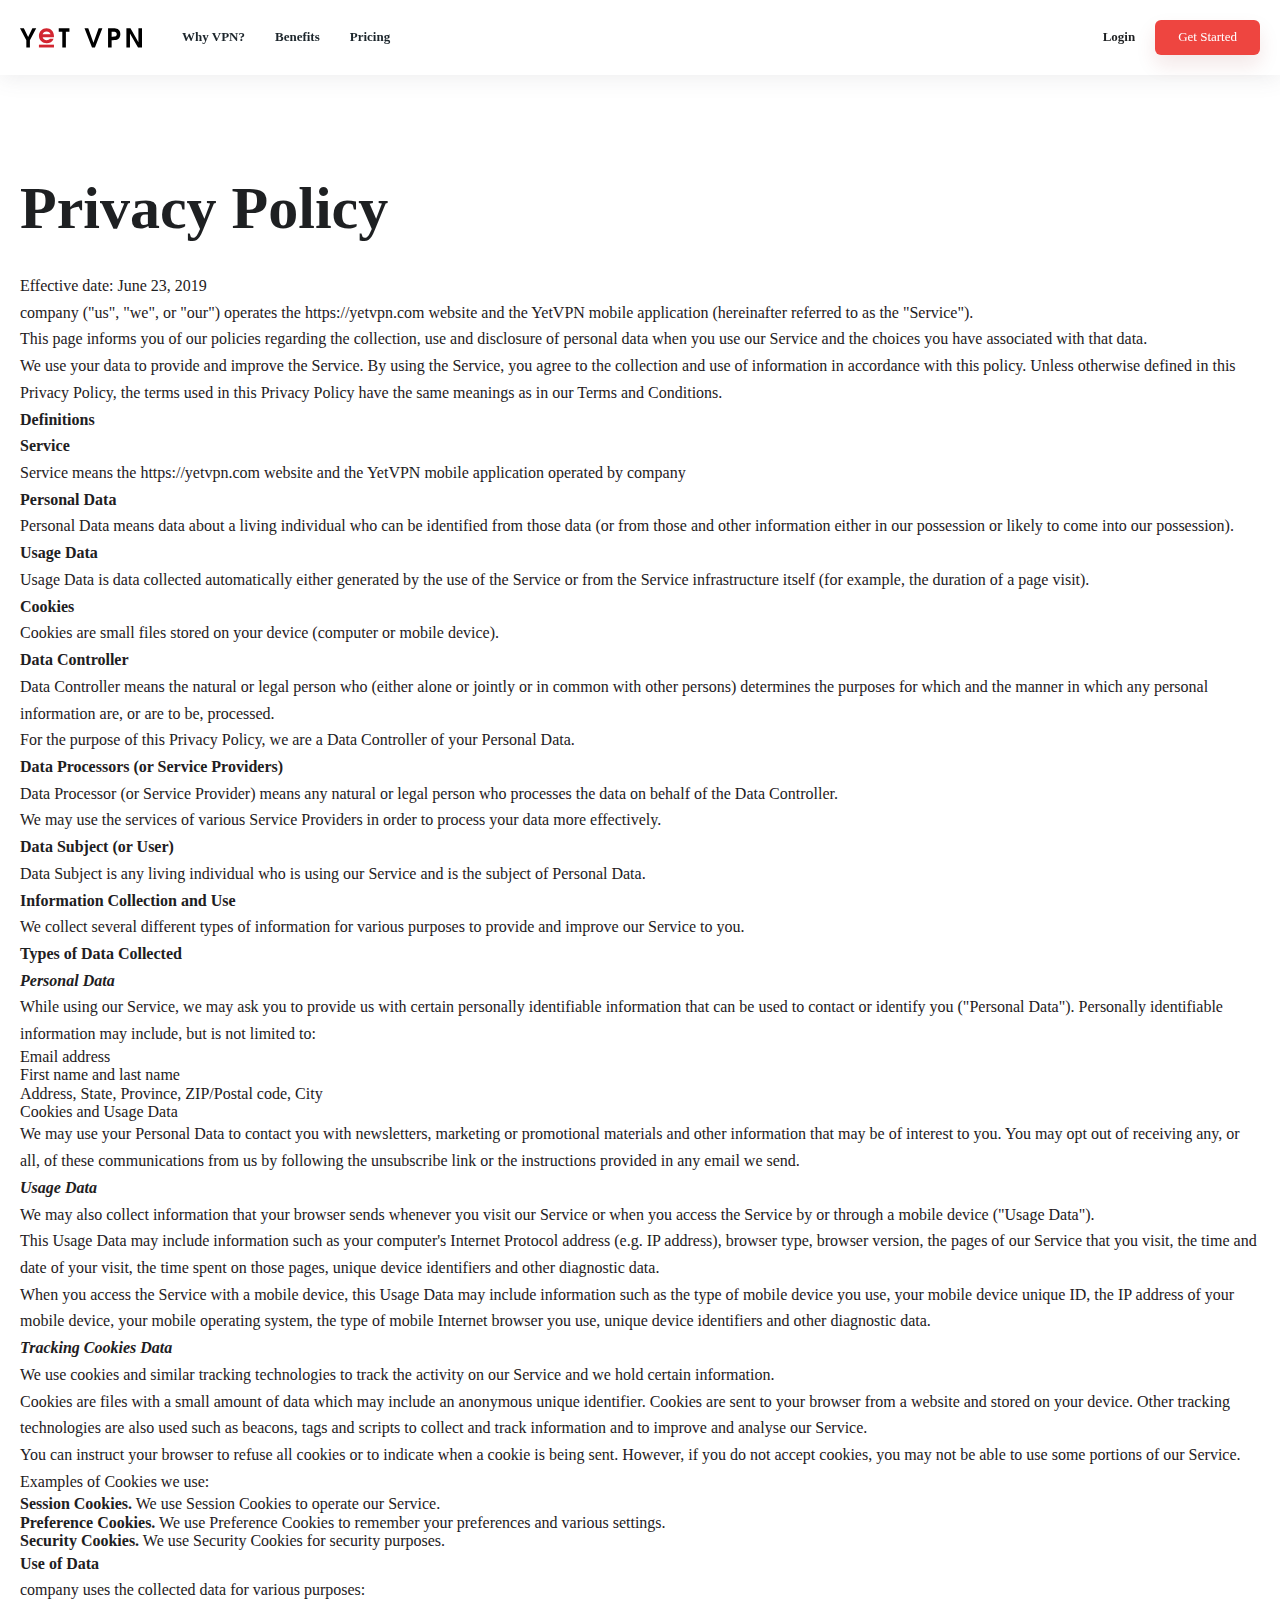
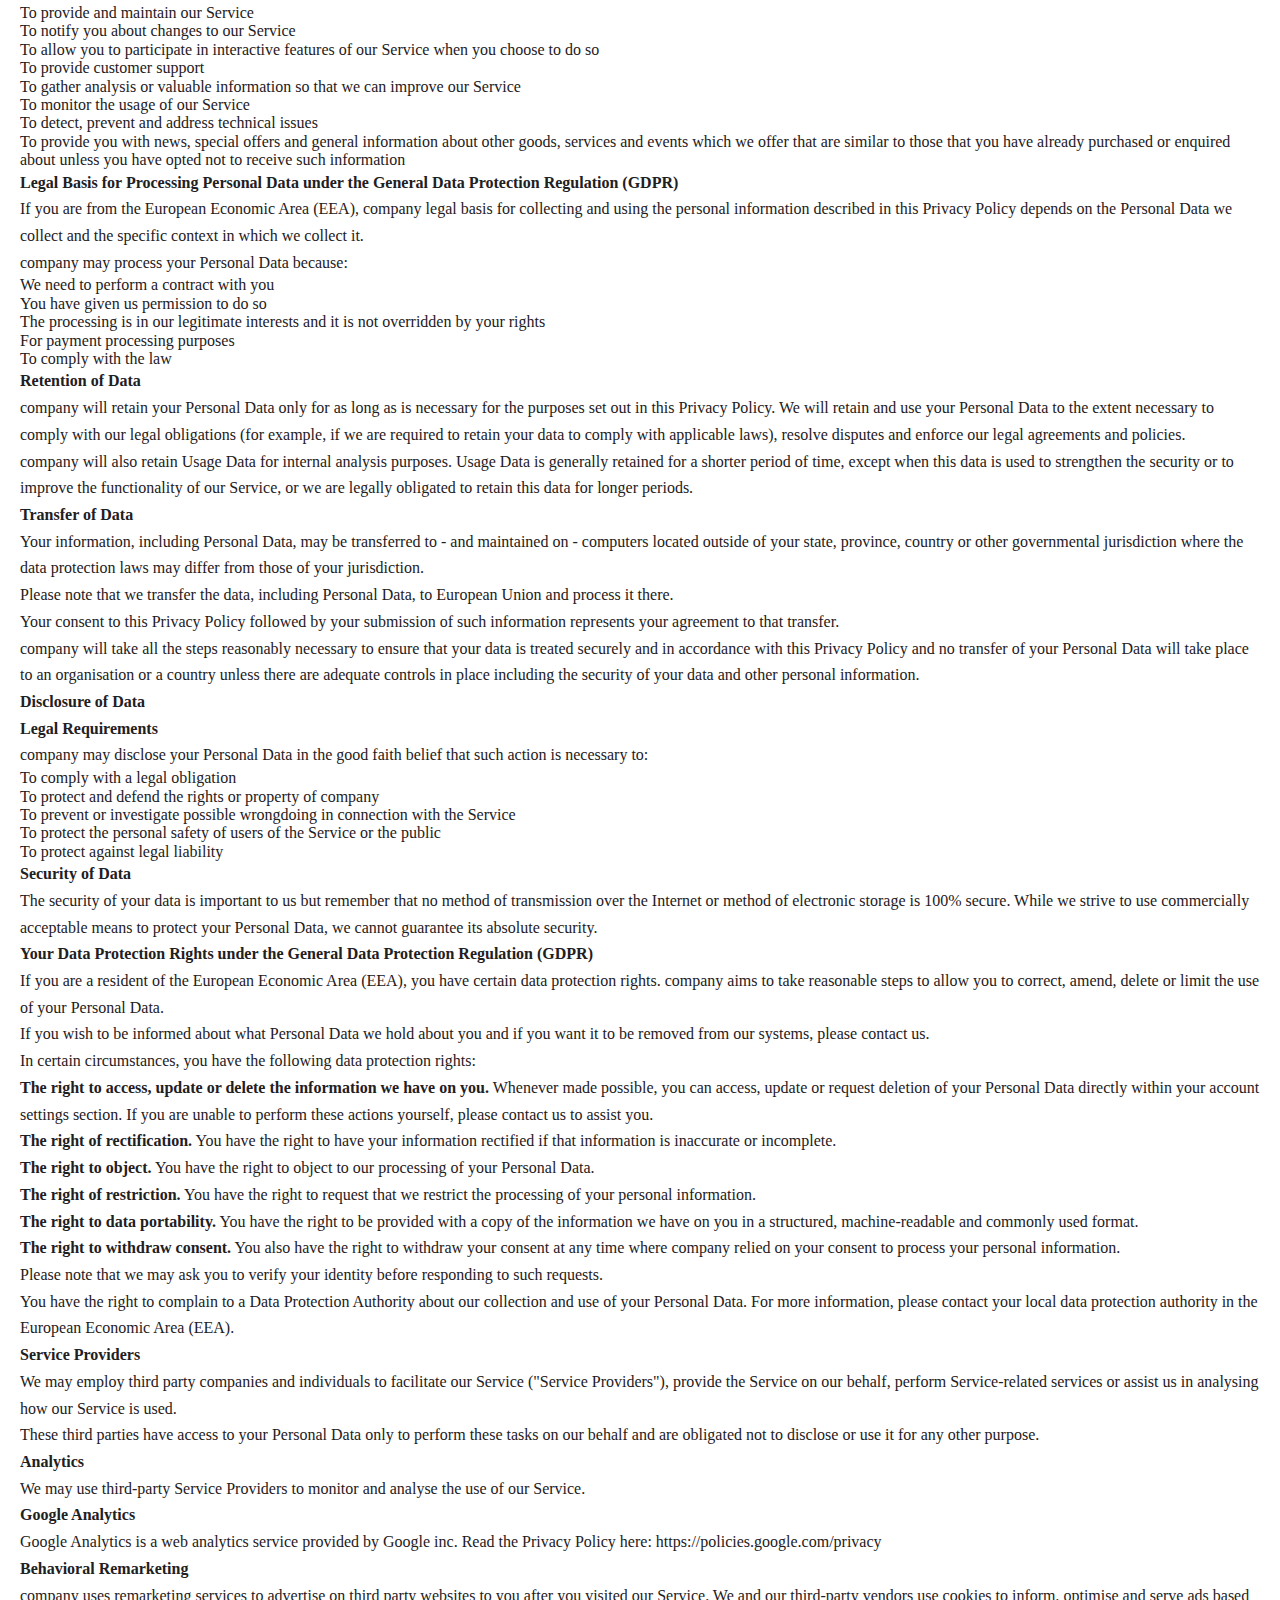
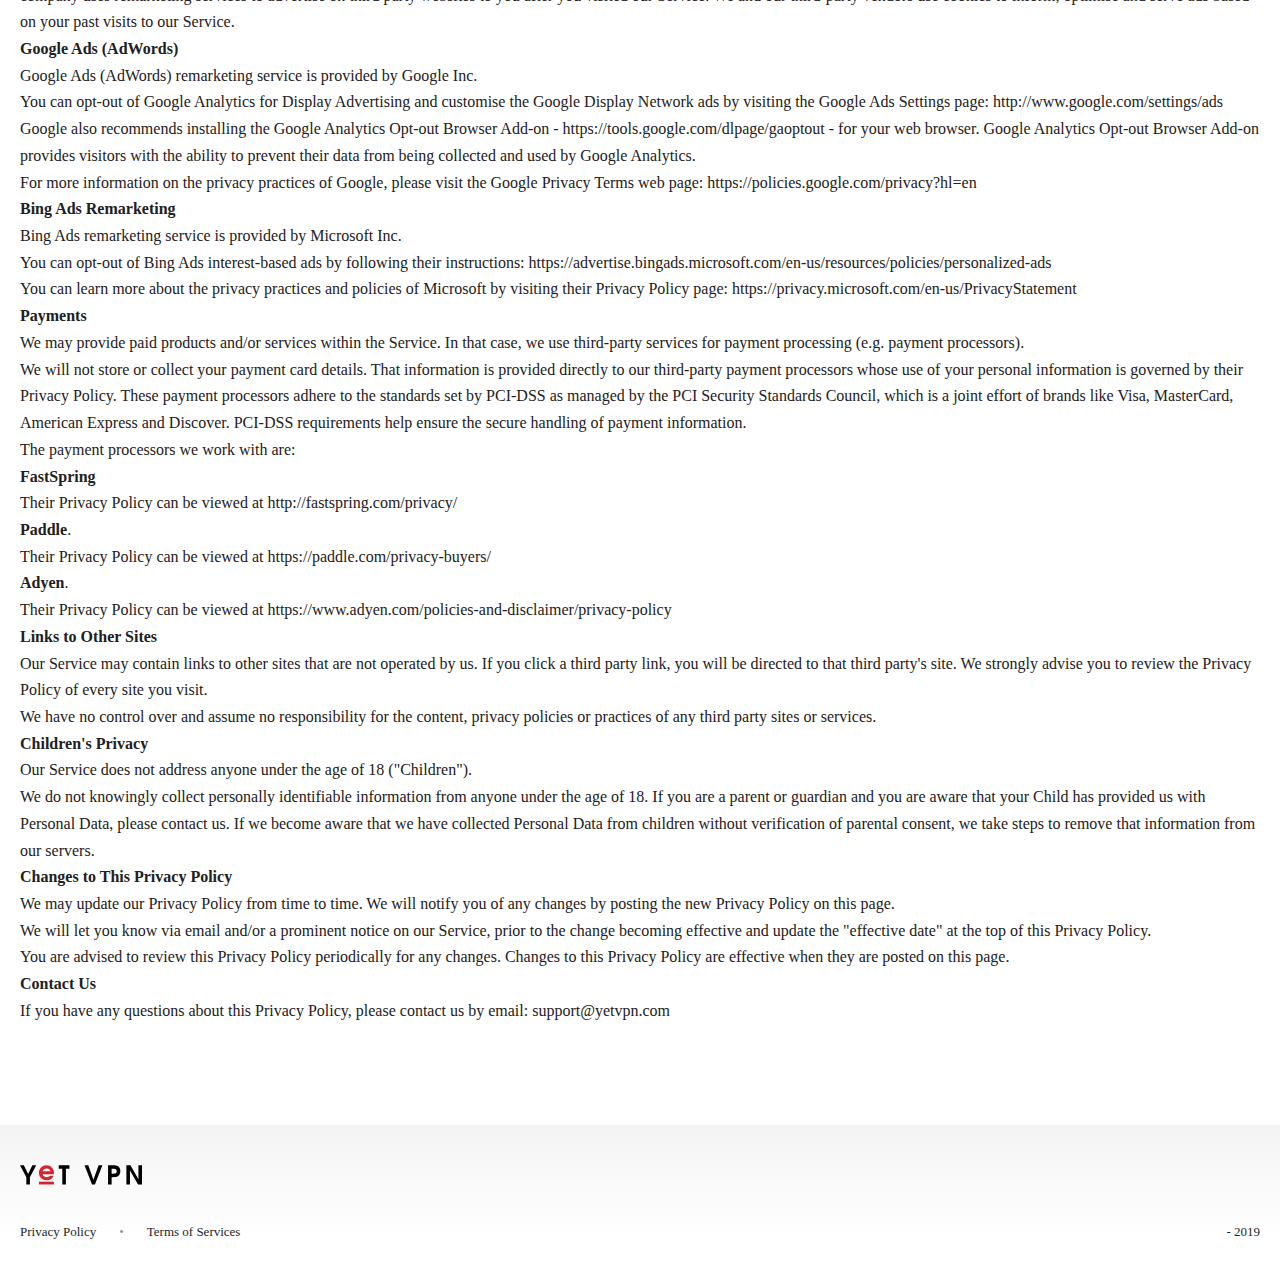
==== commit 20a05a4c: "delete all mentiones of yetcom limited" ====
--- a/Privacy_Policy.html
+++ b/Privacy_Policy.html
@@ -22,11 +22,23 @@
 	<meta name="theme-color" content="#000">
 	<!-- Custom Browsers Color End -->
 
+	<!-- Google Tag Manager -->
+	<script>(function(w,d,s,l,i){w[l]=w[l]||[];w[l].push({'gtm.start':
+	new Date().getTime(),event:'gtm.js'});var f=d.getElementsByTagName(s)[0],
+	j=d.createElement(s),dl=l!='dataLayer'?'&l='+l:'';j.async=true;j.src=
+	'https://www.googletagmanager.com/gtm.js?id='+i+dl;f.parentNode.insertBefore(j,f);
+	})(window,document,'script','dataLayer','GTM-P287FN2');</script>
+	<!-- End Google Tag Manager -->
+
 	<link rel="stylesheet" href="css/main.min.css">
 	<script src="js/scripts.min.js"></script>
 </head>
 
 <body>
+	<!-- Google Tag Manager (noscript) -->
+	<noscript><iframe src="https://www.googletagmanager.com/ns.html?id=GTM-P287FN2"
+	height="0" width="0" style="display:none;visibility:hidden"></iframe></noscript>
+	<!-- End Google Tag Manager (noscript) -->
 
 	<header>
 		<div class="container">
@@ -82,12 +94,12 @@
 		<div class="container">
 <h1>Privacy Policy</h1>
 <p>Effective date: June 23, 2019</p>
-<p>Yetcom limited ("us", "we", or "our") operates the https://yetvpn.com website and the YetVPN mobile application (hereinafter referred to as the "Service").</p>
+<p>company ("us", "we", or "our") operates the https://yetvpn.com website and the YetVPN mobile application (hereinafter referred to as the "Service").</p>
 <p>This page informs you of our policies regarding the collection, use and disclosure of personal data when you use our Service and the choices you have associated with that data.</p>
 <p>We use your data to provide and improve the Service. By using the Service, you agree to the collection and use of information in accordance with this policy. Unless otherwise defined in this Privacy Policy, the terms used in this Privacy Policy have the same meanings as in our Terms and Conditions.</p>
 <p><strong>Definitions</strong></p>
 <p><strong>Service</strong></p>
-<p>Service means the https://yetvpn.com website and the YetVPN mobile application operated by Yetcom limited</p>
+<p>Service means the https://yetvpn.com website and the YetVPN mobile application operated by company</p>
 <p><strong>Personal Data</strong></p>
 <p>Personal Data means data about a living individual who can be identified from those data (or from those and other information either in our possession or likely to come into our possession).</p>
 <p><strong>Usage Data</strong></p>
@@ -129,7 +141,7 @@
 <li><strong>Security Cookies.</strong> We use Security Cookies for security purposes.</li>
 </ul>
 <p><strong>Use of Data</strong></p>
-<p>Yetcom limited uses the collected data for various purposes:</p>
+<p>company uses the collected data for various purposes:</p>
 <ul>
 <li>To provide and maintain our Service</li>
 <li>To notify you about changes to our Service</li>
@@ -141,8 +153,8 @@
 <li>To provide you with news, special offers and general information about other goods, services and events which we offer that are similar to those that you have already purchased or enquired about unless you have opted not to receive such information</li>
 </ul>
 <p><strong>Legal Basis for Processing Personal Data under the General Data Protection Regulation (GDPR)</strong></p>
-<p>If you are from the European Economic Area (EEA), Yetcom limited legal basis for collecting and using the personal information described in this Privacy Policy depends on the Personal Data we collect and the specific context in which we collect it.</p>
-<p>Yetcom limited may process your Personal Data because:</p>
+<p>If you are from the European Economic Area (EEA), company legal basis for collecting and using the personal information described in this Privacy Policy depends on the Personal Data we collect and the specific context in which we collect it.</p>
+<p>company may process your Personal Data because:</p>
 <ul>
 <li>We need to perform a contract with you</li>
 <li>You have given us permission to do so</li>
@@ -151,19 +163,19 @@
 <li>To comply with the law</li>
 </ul>
 <p><strong>Retention of Data</strong></p>
-<p>Yetcom limited will retain your Personal Data only for as long as is necessary for the purposes set out in this Privacy Policy. We will retain and use your Personal Data to the extent necessary to comply with our legal obligations (for example, if we are required to retain your data to comply with applicable laws), resolve disputes and enforce our legal agreements and policies.</p>
-<p>Yetcom limited will also retain Usage Data for internal analysis purposes. Usage Data is generally retained for a shorter period of time, except when this data is used to strengthen the security or to improve the functionality of our Service, or we are legally obligated to retain this data for longer periods.</p>
+<p>company will retain your Personal Data only for as long as is necessary for the purposes set out in this Privacy Policy. We will retain and use your Personal Data to the extent necessary to comply with our legal obligations (for example, if we are required to retain your data to comply with applicable laws), resolve disputes and enforce our legal agreements and policies.</p>
+<p>company will also retain Usage Data for internal analysis purposes. Usage Data is generally retained for a shorter period of time, except when this data is used to strengthen the security or to improve the functionality of our Service, or we are legally obligated to retain this data for longer periods.</p>
 <p><strong>Transfer of Data</strong></p>
 <p>Your information, including Personal Data, may be transferred to - and maintained on - computers located outside of your state, province, country or other governmental jurisdiction where the data protection laws may differ from those of your jurisdiction.</p>
 <p>Please note that we transfer the data, including Personal Data, to European Union and process it there.</p>
 <p>Your consent to this Privacy Policy followed by your submission of such information represents your agreement to that transfer.</p>
-<p>Yetcom limited will take all the steps reasonably necessary to ensure that your data is treated securely and in accordance with this Privacy Policy and no transfer of your Personal Data will take place to an organisation or a country unless there are adequate controls in place including the security of your data and other personal information.</p>
+<p>company will take all the steps reasonably necessary to ensure that your data is treated securely and in accordance with this Privacy Policy and no transfer of your Personal Data will take place to an organisation or a country unless there are adequate controls in place including the security of your data and other personal information.</p>
 <p><strong>Disclosure of Data</strong></p>
 <p><strong>Legal Requirements</strong></p>
-<p>Yetcom limited may disclose your Personal Data in the good faith belief that such action is necessary to:</p>
+<p>company may disclose your Personal Data in the good faith belief that such action is necessary to:</p>
 <ul>
 <li>To comply with a legal obligation</li>
-<li>To protect and defend the rights or property of Yetcom limited</li>
+<li>To protect and defend the rights or property of company</li>
 <li>To prevent or investigate possible wrongdoing in connection with the Service</li>
 <li>To protect the personal safety of users of the Service or the public</li>
 <li>To protect against legal liability</li>
@@ -171,7 +183,7 @@
 <p><strong>Security of Data</strong></p>
 <p>The security of your data is important to us but remember that no method of transmission over the Internet or method of electronic storage is 100% secure. While we strive to use commercially acceptable means to protect your Personal Data, we cannot guarantee its absolute security.</p>
 <p><strong>Your Data Protection Rights under the General Data Protection Regulation (GDPR)</strong></p>
-<p>If you are a resident of the European Economic Area (EEA), you have certain data protection rights. Yetcom limited aims to take reasonable steps to allow you to correct, amend, delete or limit the use of your Personal Data.</p>
+<p>If you are a resident of the European Economic Area (EEA), you have certain data protection rights. company aims to take reasonable steps to allow you to correct, amend, delete or limit the use of your Personal Data.</p>
 <p>If you wish to be informed about what Personal Data we hold about you and if you want it to be removed from our systems, please contact us.</p>
 <p>In certain circumstances, you have the following data protection rights:</p>
 <p><strong>The right to access, update or delete the information we have on you.</strong> Whenever made possible, you can access, update or request deletion of your Personal Data directly within your account settings section. If you are unable to perform these actions yourself, please contact us to assist you.</p>
@@ -179,7 +191,7 @@
 <p><strong>The right to object.</strong> You have the right to object to our processing of your Personal Data.</p>
 <p><strong>The right of restriction.</strong> You have the right to request that we restrict the processing of your personal information.</p>
 <p><strong>The right to data portability.</strong> You have the right to be provided with a copy of the information we have on you in a structured, machine-readable and commonly used format.</p>
-<p><strong>The right to withdraw consent.</strong> You also have the right to withdraw your consent at any time where Yetcom limited relied on your consent to process your personal information.</p>
+<p><strong>The right to withdraw consent.</strong> You also have the right to withdraw your consent at any time where company relied on your consent to process your personal information.</p>
 <p>Please note that we may ask you to verify your identity before responding to such requests.</p>
 <p>You have the right to complain to a Data Protection Authority about our collection and use of your Personal Data. For more information, please contact your local data protection authority in the European Economic Area (EEA).</p>
 <p><strong>Service Providers</strong></p>
@@ -190,7 +202,7 @@
 <p><strong>Google Analytics</strong></p>
 <p>Google Analytics is a web analytics service provided by Google inc. Read the Privacy Policy here: <a href="https://policies.google.com/privacy">https://policies.google.com/privacy</a></p>
 <p><strong>Behavioral Remarketing</strong></p>
-<p>Yetcom limited uses remarketing services to advertise on third party websites to you after you visited our Service. We and our third-party vendors use cookies to inform, optimise and serve ads based on your past visits to our Service.</p>
+<p>company uses remarketing services to advertise on third party websites to you after you visited our Service. We and our third-party vendors use cookies to inform, optimise and serve ads based on your past visits to our Service.</p>
 <p><strong>Google Ads (AdWords)</strong></p>
 <p>Google Ads (AdWords) remarketing service is provided by Google Inc.</p>
 <p>You can opt-out of Google Analytics for Display Advertising and customise the Google Display Network ads by visiting the Google Ads Settings page: <a href="http://www.google.com/settings/ads">http://www.google.com/settings/ads</a></p>
@@ -255,7 +267,7 @@
 							<img src="img/main_logo.svg" alt="">
 						</a>
 					</div>
-					<p>Yetсom Limited - 2019</p>
+					<p> - 2019</p>
 				</div>	
 			</div>
 		</div>
